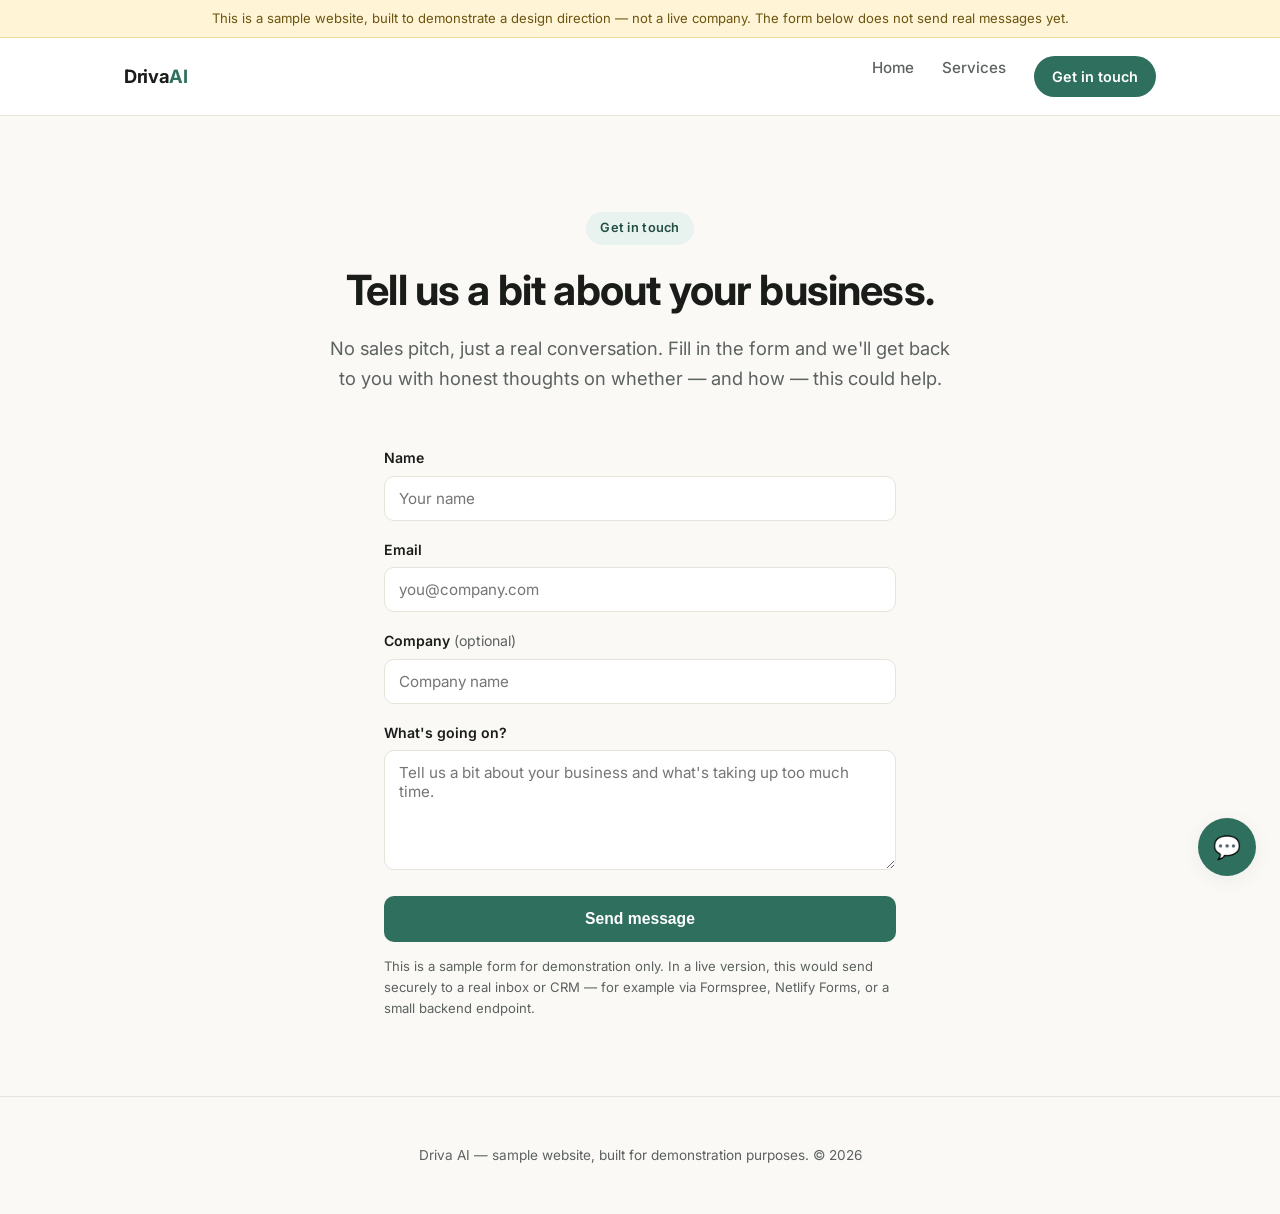
==== website/contact.html @ 816f1e60 "add -- sample website" ====
<!DOCTYPE html>
<html lang="en">
<head>
<meta charset="UTF-8" />
<meta name="viewport" content="width=device-width, initial-scale=1.0" />
<title>Contact — Driva AI</title>
<meta name="description" content="Get in touch with Driva AI — tell us about your business and we'll get back to you." />
<link rel="preconnect" href="https://fonts.googleapis.com">
<link href="https://fonts.googleapis.com/css2?family=Inter:wght@400;500;600;700&display=swap" rel="stylesheet">
<link rel="stylesheet" href="style.css" />
</head>
<body>

<div class="sample-banner">This is a sample website, built to demonstrate a design direction — not a live company. The form below does not send real messages yet.</div>

<header class="site-header">
  <nav class="nav">
    <a href="index.html" class="logo">Driva<span>AI</span></a>
    <div class="nav-links">
      <a href="index.html">Home</a>
      <a href="services.html">Services</a>
      <a href="contact.html" class="nav-cta active">Get in touch</a>
    </div>
  </nav>
</header>

<section class="hero" style="padding-bottom: 20px;">
  <div class="wrap">
    <span class="eyebrow">Get in touch</span>
    <h1 style="font-size: clamp(1.9rem, 4vw, 2.6rem);">Tell us a bit about your business.</h1>
    <p class="lede">No sales pitch, just a real conversation. Fill in the form and we'll get back to you with honest thoughts on whether — and how — this could help.</p>
  </div>
</section>

<section style="padding-top: 0;">
  <div class="wrap contact-wrap">
    <form id="contact-form">
      <div class="form-group">
        <label for="name">Name</label>
        <input type="text" id="name" name="name" required placeholder="Your name" />
      </div>
      <div class="form-group">
        <label for="email">Email</label>
        <input type="email" id="email" name="email" required placeholder="you@company.com" />
      </div>
      <div class="form-group">
        <label for="company">Company <span style="font-weight:400;color:var(--muted);">(optional)</span></label>
        <input type="text" id="company" name="company" placeholder="Company name" />
      </div>
      <div class="form-group">
        <label for="message">What's going on?</label>
        <textarea id="message" name="message" required placeholder="Tell us a bit about your business and what's taking up too much time."></textarea>
      </div>
      <button type="submit" class="btn btn-primary" style="width:100%;">Send message</button>
      <p class="form-note">This is a sample form for demonstration only. In a live version, this would send securely to a real inbox or CRM — for example via Formspree, Netlify Forms, or a small backend endpoint.</p>
      <div class="form-success" id="form-success">Thanks — in the live version, this message would now be on its way. (This is a sample site, so nothing was actually sent.)</div>
    </form>
  </div>
</section>

<footer>
  <p>Driva AI — sample website, built for demonstration purposes. &copy; 2026</p>
</footer>

<button id="chat-toggle" aria-label="Open chat">💬</button>
<div id="chat-panel">
  <div class="chat-header">
    <div>
      Driva AI Assistant
      <small>Usually replies in a few seconds</small>
    </div>
    <button class="chat-close" id="chat-close" aria-label="Close chat">✕</button>
  </div>
  <div class="chat-body" id="chat-body">
    <div class="msg bot">Hi! I'm the Driva AI demo assistant. Ask me about our services, pricing, or how to get in touch.</div>
  </div>
  <div class="chat-quick" id="chat-quick">
    <button class="chip">Services</button>
    <button class="chip">Pricing</button>
    <button class="chip">Contact</button>
  </div>
  <div class="chat-input-row">
    <input id="chat-input" type="text" placeholder="Type a message..." />
    <button class="chat-send" id="chat-send" aria-label="Send">➤</button>
  </div>
</div>

<script src="chatbot.js"></script>
<script>
  document.getElementById('contact-form').addEventListener('submit', function (e) {
    e.preventDefault();
    document.getElementById('form-success').style.display = 'block';
    this.reset();
  });
</script>
</body>
</html>
---- website/style.css ----
/* Driva AI — sample site stylesheet */

:root {
  --bg: #faf9f6;
  --surface: #ffffff;
  --text: #1a1c1a;
  --muted: #5c6260;
  --accent: #2f6f5e;
  --accent-dark: #234f43;
  --accent-light: #e8f2ef;
  --border: #e6e3db;
  --radius: 14px;
  --shadow: 0 4px 20px rgba(20, 30, 25, 0.06);
}

* { box-sizing: border-box; }

html, body {
  margin: 0;
  padding: 0;
}

body {
  font-family: "Inter", -apple-system, BlinkMacSystemFont, "Segoe UI", Roboto, sans-serif;
  background: var(--bg);
  color: var(--text);
  line-height: 1.6;
}

a { color: inherit; text-decoration: none; }

.wrap {
  max-width: 1080px;
  margin: 0 auto;
  padding: 0 24px;
}

/* Header */
header.site-header {
  border-bottom: 1px solid var(--border);
  background: var(--surface);
  position: sticky;
  top: 0;
  z-index: 50;
}

.nav {
  display: flex;
  align-items: center;
  justify-content: space-between;
  padding: 18px 24px;
  max-width: 1080px;
  margin: 0 auto;
}

.logo {
  font-weight: 700;
  font-size: 1.15rem;
  letter-spacing: -0.02em;
}

.logo span {
  color: var(--accent);
}

.nav-links {
  display: flex;
  gap: 28px;
  font-size: 0.95rem;
  font-weight: 500;
}

.nav-links a {
  color: var(--muted);
  transition: color 0.15s ease;
}

.nav-links a:hover,
.nav-links a.active {
  color: var(--text);
}

.nav-cta {
  background: var(--accent);
  color: #fff !important;
  padding: 9px 18px;
  border-radius: 999px;
  font-size: 0.9rem;
  font-weight: 600;
}

.nav-cta:hover { background: var(--accent-dark); }

/* Hero */
.hero {
  padding: 96px 24px 80px;
  text-align: center;
}

.eyebrow {
  display: inline-block;
  background: var(--accent-light);
  color: var(--accent-dark);
  font-size: 0.8rem;
  font-weight: 600;
  padding: 6px 14px;
  border-radius: 999px;
  margin-bottom: 22px;
  letter-spacing: 0.02em;
}

h1 {
  font-size: clamp(2.1rem, 4.5vw, 3.2rem);
  line-height: 1.15;
  letter-spacing: -0.02em;
  margin: 0 0 20px;
}

.hero p.lede {
  font-size: 1.15rem;
  color: var(--muted);
  max-width: 620px;
  margin: 0 auto 34px;
}

.cta-row {
  display: flex;
  gap: 14px;
  justify-content: center;
  flex-wrap: wrap;
}

.btn {
  display: inline-block;
  padding: 13px 26px;
  border-radius: 10px;
  font-weight: 600;
  font-size: 0.98rem;
  border: 1px solid transparent;
  cursor: pointer;
}

.btn-primary {
  background: var(--accent);
  color: #fff;
}
.btn-primary:hover { background: var(--accent-dark); }

.btn-secondary {
  background: var(--surface);
  border-color: var(--border);
  color: var(--text);
}
.btn-secondary:hover { border-color: var(--accent); }

/* Sections */
section { padding: 64px 24px; }
.section-title {
  text-align: center;
  font-size: 1.8rem;
  letter-spacing: -0.01em;
  margin-bottom: 10px;
}
.section-sub {
  text-align: center;
  color: var(--muted);
  max-width: 560px;
  margin: 0 auto 44px;
}

.grid-3 {
  display: grid;
  grid-template-columns: repeat(3, 1fr);
  gap: 22px;
  max-width: 1080px;
  margin: 0 auto;
}

.card {
  background: var(--surface);
  border: 1px solid var(--border);
  border-radius: var(--radius);
  padding: 28px;
}

.card .icon {
  font-size: 1.6rem;
  margin-bottom: 14px;
}

.card h3 {
  margin: 0 0 8px;
  font-size: 1.05rem;
}

.card p {
  color: var(--muted);
  font-size: 0.94rem;
  margin: 0;
}

.strip {
  background: var(--accent-light);
}

.steps {
  display: grid;
  grid-template-columns: repeat(3, 1fr);
  gap: 30px;
  max-width: 900px;
  margin: 0 auto;
}

.step .num {
  width: 34px;
  height: 34px;
  border-radius: 50%;
  background: var(--accent);
  color: #fff;
  display: flex;
  align-items: center;
  justify-content: center;
  font-weight: 700;
  font-size: 0.9rem;
  margin-bottom: 14px;
}

.step h4 { margin: 0 0 6px; font-size: 1rem; }
.step p { color: var(--muted); font-size: 0.92rem; margin: 0; }

.cta-band {
  text-align: center;
  background: var(--accent-dark);
  color: #fff;
  border-radius: var(--radius);
  padding: 52px 32px;
  max-width: 1080px;
  margin: 0 auto;
}

.cta-band h2 { margin: 0 0 10px; font-size: 1.6rem; }
.cta-band p { color: #d7e6e1; margin: 0 0 26px; }

.cta-band .btn-primary {
  background: #fff;
  color: var(--accent-dark);
}
.cta-band .btn-primary:hover { background: #f0f0ee; }

/* Services page */
.services-list {
  display: grid;
  grid-template-columns: repeat(2, 1fr);
  gap: 20px;
  max-width: 900px;
  margin: 0 auto;
}

.service-card {
  background: var(--surface);
  border: 1px solid var(--border);
  border-radius: var(--radius);
  padding: 26px;
}

.service-card .tag {
  display: inline-block;
  font-size: 0.72rem;
  font-weight: 700;
  color: var(--accent-dark);
  background: var(--accent-light);
  padding: 3px 10px;
  border-radius: 999px;
  margin-bottom: 12px;
  letter-spacing: 0.03em;
  text-transform: uppercase;
}

.service-card h3 { margin: 0 0 8px; font-size: 1.1rem; }
.service-card p { color: var(--muted); font-size: 0.93rem; margin: 0 0 14px; }
.service-card ul { margin: 0; padding-left: 18px; color: var(--muted); font-size: 0.9rem; }
.service-card li { margin-bottom: 4px; }

/* Contact page */
.contact-wrap {
  max-width: 560px;
  margin: 0 auto;
}

.form-group { margin-bottom: 18px; }
label { display: block; font-size: 0.88rem; font-weight: 600; margin-bottom: 6px; }

input, textarea {
  width: 100%;
  padding: 12px 14px;
  border: 1px solid var(--border);
  border-radius: 10px;
  font-family: inherit;
  font-size: 0.95rem;
  background: var(--surface);
}

input:focus, textarea:focus {
  outline: none;
  border-color: var(--accent);
}

textarea { min-height: 120px; resize: vertical; }

.form-note {
  font-size: 0.82rem;
  color: var(--muted);
  margin-top: 14px;
}

.form-success {
  display: none;
  background: var(--accent-light);
  border: 1px solid var(--accent);
  color: var(--accent-dark);
  padding: 16px 18px;
  border-radius: 10px;
  margin-top: 18px;
  font-size: 0.92rem;
}

/* Footer */
footer {
  border-top: 1px solid var(--border);
  padding: 34px 24px;
  text-align: center;
  color: var(--muted);
  font-size: 0.85rem;
}

.sample-banner {
  background: #fff4d6;
  color: #6b5410;
  text-align: center;
  font-size: 0.82rem;
  padding: 8px 16px;
  border-bottom: 1px solid #eddca0;
}

/* Chatbot widget */
#chat-toggle {
  position: fixed;
  bottom: 24px;
  right: 24px;
  width: 58px;
  height: 58px;
  border-radius: 50%;
  background: var(--accent);
  color: #fff;
  border: none;
  font-size: 1.4rem;
  cursor: pointer;
  box-shadow: var(--shadow);
  z-index: 100;
}
#chat-toggle:hover { background: var(--accent-dark); }

#chat-panel {
  position: fixed;
  bottom: 92px;
  right: 24px;
  width: 320px;
  max-width: calc(100vw - 40px);
  height: 420px;
  background: var(--surface);
  border-radius: var(--radius);
  box-shadow: var(--shadow);
  border: 1px solid var(--border);
  display: none;
  flex-direction: column;
  overflow: hidden;
  z-index: 100;
}

#chat-panel.open { display: flex; }

.chat-header {
  background: var(--accent);
  color: #fff;
  padding: 14px 16px;
  font-weight: 600;
  font-size: 0.95rem;
  display: flex;
  justify-content: space-between;
  align-items: center;
}

.chat-header small {
  display: block;
  font-weight: 400;
  font-size: 0.75rem;
  color: #d7e6e1;
  margin-top: 2px;
}

.chat-close {
  background: none;
  border: none;
  color: #fff;
  font-size: 1.1rem;
  cursor: pointer;
  line-height: 1;
}

.chat-body {
  flex: 1;
  padding: 14px;
  overflow-y: auto;
  font-size: 0.88rem;
  display: flex;
  flex-direction: column;
  gap: 10px;
}

.msg {
  max-width: 85%;
  padding: 9px 12px;
  border-radius: 12px;
  line-height: 1.4;
}

.msg.bot {
  background: var(--accent-light);
  color: var(--accent-dark);
  align-self: flex-start;
  border-bottom-left-radius: 4px;
}

.msg.user {
  background: var(--accent);
  color: #fff;
  align-self: flex-end;
  border-bottom-right-radius: 4px;
}

.chat-quick {
  display: flex;
  flex-wrap: wrap;
  gap: 6px;
  padding: 0 14px 10px;
}

.chip {
  font-size: 0.76rem;
  background: var(--accent-light);
  color: var(--accent-dark);
  border: none;
  padding: 6px 10px;
  border-radius: 999px;
  cursor: pointer;
}
.chip:hover { background: #d9ece5; }

.chat-input-row {
  display: flex;
  border-top: 1px solid var(--border);
  padding: 10px;
  gap: 8px;
}

.chat-input-row input {
  flex: 1;
  border-radius: 999px;
  padding: 9px 14px;
}

.chat-send {
  background: var(--accent);
  color: #fff;
  border: none;
  border-radius: 999px;
  width: 38px;
  height: 38px;
  cursor: pointer;
  font-size: 1rem;
}
.chat-send:hover { background: var(--accent-dark); }

/* Responsive */
@media (max-width: 720px) {
  .grid-3, .steps, .services-list { grid-template-columns: 1fr; }
  .nav-links { display: none; }
}
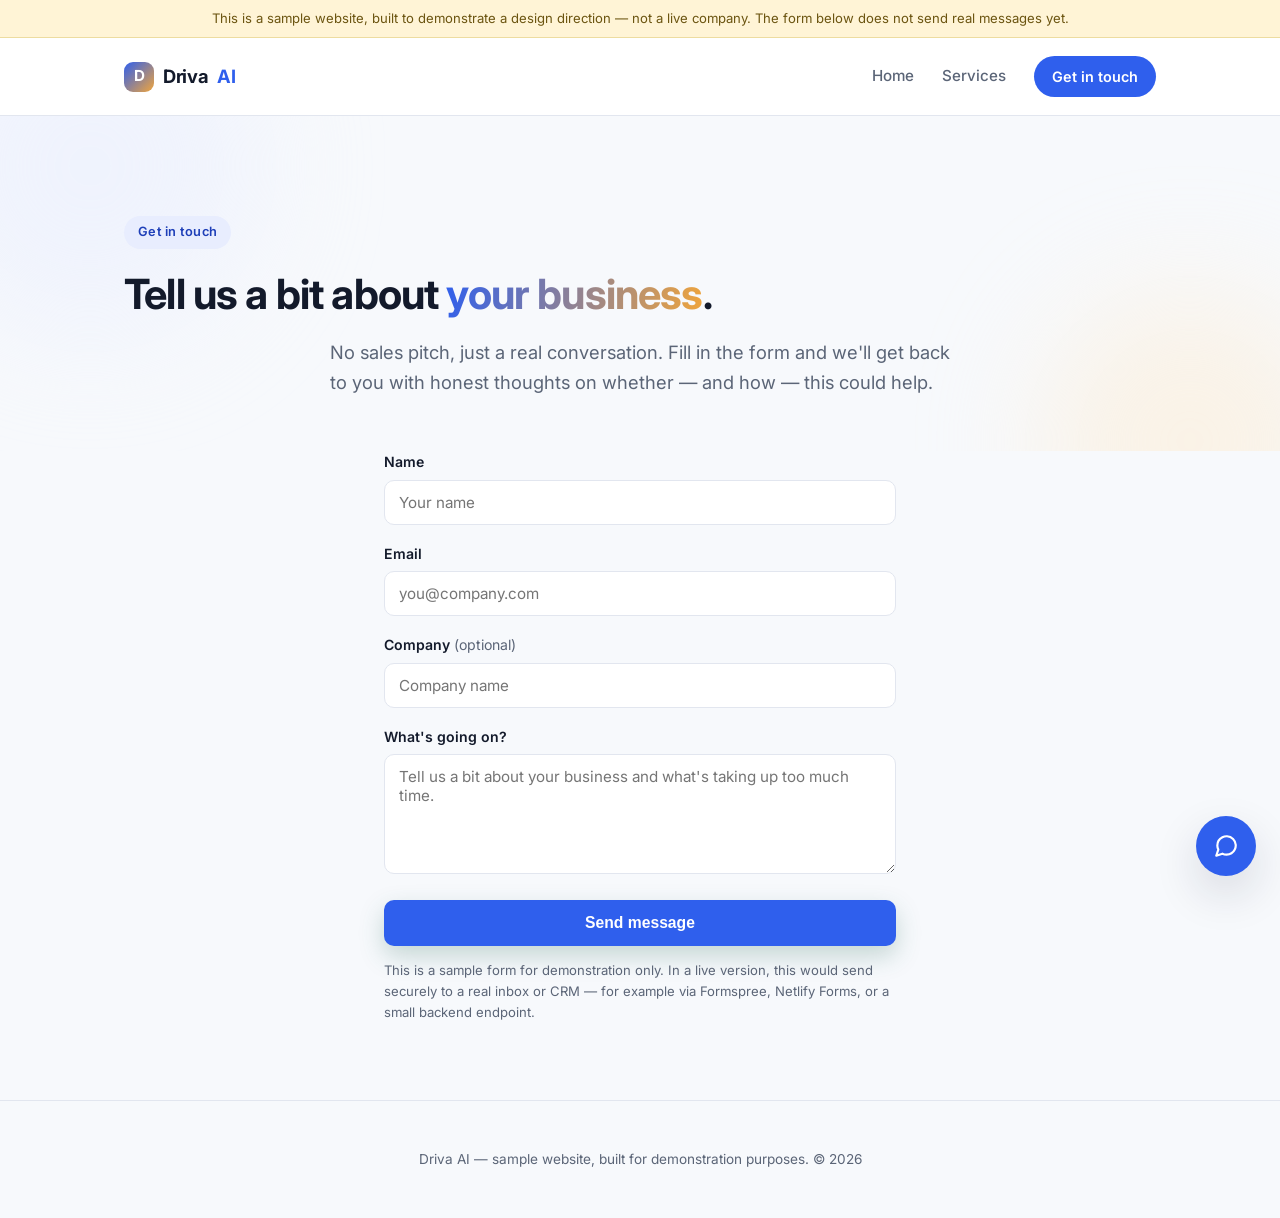
==== commit 2d241b20: "update -- website" ====
--- a/website/contact.html
+++ b/website/contact.html
@@ -5,6 +5,7 @@
 <meta name="viewport" content="width=device-width, initial-scale=1.0" />
 <title>Contact — Driva AI</title>
 <meta name="description" content="Get in touch with Driva AI — tell us about your business and we'll get back to you." />
+<link rel="icon" href="data:image/svg+xml,<svg xmlns=%22http://www.w3.org/2000/svg%22 viewBox=%220 0 32 32%22><rect width=%2232%22 height=%2232%22 rx=%228%22 fill=%22%232f6f5e%22/><text x=%2216%22 y=%2222%22 font-size=%2216%22 text-anchor=%22middle%22 fill=%22white%22 font-family=%22Arial%22>D</text></svg>" />
 <link rel="preconnect" href="https://fonts.googleapis.com">
 <link href="https://fonts.googleapis.com/css2?family=Inter:wght@400;500;600;700&display=swap" rel="stylesheet">
 <link rel="stylesheet" href="style.css" />
@@ -15,8 +16,11 @@
 
 <header class="site-header">
   <nav class="nav">
-    <a href="index.html" class="logo">Driva<span>AI</span></a>
-    <div class="nav-links">
+    <a href="index.html" class="logo"><span class="mark">D</span>Driva<span>AI</span></a>
+    <button class="nav-toggle" id="nav-toggle" aria-label="Toggle menu">
+      <svg viewBox="0 0 24 24" fill="none" stroke="currentColor" stroke-width="2" stroke-linecap="round"><line x1="4" y1="7" x2="20" y2="7"/><line x1="4" y1="12" x2="20" y2="12"/><line x1="4" y1="17" x2="20" y2="17"/></svg>
+    </button>
+    <div class="nav-links" id="nav-links">
       <a href="index.html">Home</a>
       <a href="services.html">Services</a>
       <a href="contact.html" class="nav-cta active">Get in touch</a>
@@ -25,15 +29,17 @@
 </header>
 
 <section class="hero" style="padding-bottom: 20px;">
+  <div class="hero-blob one"></div>
+  <div class="hero-blob two"></div>
   <div class="wrap">
     <span class="eyebrow">Get in touch</span>
-    <h1 style="font-size: clamp(1.9rem, 4vw, 2.6rem);">Tell us a bit about your business.</h1>
+    <h1 style="font-size: clamp(1.9rem, 4vw, 2.6rem);">Tell us a bit about <span class="accent-word">your business</span>.</h1>
     <p class="lede">No sales pitch, just a real conversation. Fill in the form and we'll get back to you with honest thoughts on whether — and how — this could help.</p>
   </div>
 </section>
 
 <section style="padding-top: 0;">
-  <div class="wrap contact-wrap">
+  <div class="wrap contact-wrap reveal">
     <form id="contact-form">
       <div class="form-group">
         <label for="name">Name</label>
@@ -62,14 +68,18 @@
   <p>Driva AI — sample website, built for demonstration purposes. &copy; 2026</p>
 </footer>
 
-<button id="chat-toggle" aria-label="Open chat">💬</button>
+<button id="chat-toggle" aria-label="Open chat">
+  <svg viewBox="0 0 24 24" fill="none" stroke="currentColor" stroke-width="2" stroke-linecap="round" stroke-linejoin="round"><path d="M21 11.5a8.38 8.38 0 0 1-.9 3.8 8.5 8.5 0 0 1-7.6 4.7 8.38 8.38 0 0 1-3.8-.9L3 21l1.9-5.7a8.38 8.38 0 0 1-.9-3.8 8.5 8.5 0 0 1 4.7-7.6 8.38 8.38 0 0 1 3.8-.9h.5a8.48 8.48 0 0 1 8 8v.5z"/></svg>
+</button>
 <div id="chat-panel">
   <div class="chat-header">
     <div>
       Driva AI Assistant
       <small>Usually replies in a few seconds</small>
     </div>
-    <button class="chat-close" id="chat-close" aria-label="Close chat">✕</button>
+    <button class="chat-close" id="chat-close" aria-label="Close chat">
+      <svg viewBox="0 0 24 24" fill="none" stroke="currentColor" stroke-width="2.2" stroke-linecap="round"><line x1="5" y1="5" x2="19" y2="19"/><line x1="19" y1="5" x2="5" y2="19"/></svg>
+    </button>
   </div>
   <div class="chat-body" id="chat-body">
     <div class="msg bot">Hi! I'm the Driva AI demo assistant. Ask me about our services, pricing, or how to get in touch.</div>
@@ -81,10 +91,13 @@
   </div>
   <div class="chat-input-row">
     <input id="chat-input" type="text" placeholder="Type a message..." />
-    <button class="chat-send" id="chat-send" aria-label="Send">➤</button>
+    <button class="chat-send" id="chat-send" aria-label="Send">
+      <svg viewBox="0 0 24 24" fill="currentColor" stroke="none"><path d="M3 11l18-8-8 18-2-8-8-2z"/></svg>
+    </button>
   </div>
 </div>
 
+<script src="nav.js"></script>
 <script src="chatbot.js"></script>
 <script>
   document.getElementById('contact-form').addEventListener('submit', function (e) {
--- a/website/style.css
+++ b/website/style.css
@@ -1,16 +1,20 @@
 /* Driva AI — sample site stylesheet */
 
 :root {
-  --bg: #faf9f6;
+  --bg: #f7f9fc;
   --surface: #ffffff;
-  --text: #1a1c1a;
-  --muted: #5c6260;
-  --accent: #2f6f5e;
-  --accent-dark: #234f43;
-  --accent-light: #e8f2ef;
-  --border: #e6e3db;
+  --text: #131a2b;
+  --muted: #5b6577;
+  --accent: #2f5fed;
+  --accent-dark: #1e3fb8;
+  --accent-light: #e8edfe;
+  --accent-2: #f0a53c;
+  --accent-2-light: #fdecd2;
+  --border: #e2e6ef;
   --radius: 14px;
-  --shadow: 0 4px 20px rgba(20, 30, 25, 0.06);
+  --radius-lg: 22px;
+  --shadow: 0 4px 20px rgba(20, 30, 60, 0.07);
+  --shadow-lg: 0 18px 46px rgba(20, 30, 60, 0.14);
 }
 
 * { box-sizing: border-box; }
@@ -54,17 +58,34 @@
 }
 
 .logo {
+  display: flex;
+  align-items: center;
+  gap: 9px;
   font-weight: 700;
   font-size: 1.15rem;
   letter-spacing: -0.02em;
 }
 
+.logo .mark {
+  width: 30px;
+  height: 30px;
+  border-radius: 9px;
+  background: linear-gradient(135deg, var(--accent), var(--accent-2));
+  display: flex;
+  align-items: center;
+  justify-content: center;
+  color: #fff;
+  font-size: 0.95rem;
+  font-weight: 700;
+}
+
 .logo span {
   color: var(--accent);
 }
 
 .nav-links {
   display: flex;
+  align-items: center;
   gap: 28px;
   font-size: 0.95rem;
   font-weight: 500;
@@ -87,15 +108,207 @@
   border-radius: 999px;
   font-size: 0.9rem;
   font-weight: 600;
-}
-
-.nav-cta:hover { background: var(--accent-dark); }
+  transition: transform 0.15s ease, background 0.15s ease;
+}
+
+.nav-cta:hover { background: var(--accent-dark); transform: translateY(-1px); }
+
+.nav-toggle {
+  display: none;
+  align-items: center;
+  justify-content: center;
+  background: none;
+  border: 1px solid var(--border);
+  border-radius: 8px;
+  width: 40px;
+  height: 40px;
+  cursor: pointer;
+  color: var(--text);
+}
+.nav-toggle svg { width: 20px; height: 20px; }
 
 /* Hero */
 .hero {
-  padding: 96px 24px 80px;
-  text-align: center;
-}
+  position: relative;
+  padding: 100px 24px 80px;
+  overflow: hidden;
+}
+
+.hero-grid {
+  position: relative;
+  z-index: 1;
+  display: grid;
+  grid-template-columns: 1.1fr 0.9fr;
+  gap: 50px;
+  align-items: center;
+  max-width: 1080px;
+  margin: 0 auto;
+  padding: 0 24px;
+  text-align: left;
+}
+
+.hero-grid .hero-copy { text-align: left; }
+.hero-grid .cta-row { justify-content: flex-start; }
+.hero-grid .lede { margin-left: 0; }
+
+/* Hero illustration: a mock chat/booking card, built graphically, no stock imagery */
+.hero-visual {
+  position: relative;
+  display: flex;
+  align-items: center;
+  justify-content: center;
+  min-height: 340px;
+}
+
+.hero-card {
+  position: relative;
+  width: 300px;
+  background: var(--surface);
+  border-radius: var(--radius-lg);
+  box-shadow: var(--shadow-lg);
+  border: 1px solid var(--border);
+  padding: 0 0 18px;
+  transform: rotate(-3deg);
+  z-index: 2;
+}
+
+.hero-card .hc-header {
+  display: flex;
+  align-items: center;
+  gap: 10px;
+  background: linear-gradient(120deg, var(--accent), var(--accent-dark));
+  color: #fff;
+  padding: 14px 16px;
+  border-radius: var(--radius-lg) var(--radius-lg) 0 0;
+}
+
+.hero-card .hc-header .dot {
+  width: 9px;
+  height: 9px;
+  border-radius: 50%;
+  background: #7ee6c6;
+  box-shadow: 0 0 0 3px rgba(126, 230, 198, 0.25);
+}
+
+.hero-card .hc-header span { font-size: 0.85rem; font-weight: 600; }
+
+.hero-card .hc-body {
+  padding: 16px;
+  display: flex;
+  flex-direction: column;
+  gap: 10px;
+}
+
+.hero-card .bubble {
+  max-width: 82%;
+  padding: 9px 12px;
+  border-radius: 12px;
+  font-size: 0.82rem;
+  line-height: 1.4;
+}
+
+.hero-card .bubble.in {
+  background: var(--accent-light);
+  color: var(--accent-dark);
+  align-self: flex-start;
+  border-bottom-left-radius: 4px;
+}
+
+.hero-card .bubble.out {
+  background: var(--accent);
+  color: #fff;
+  align-self: flex-end;
+  border-bottom-right-radius: 4px;
+}
+
+.hero-card .hc-status {
+  margin: 4px 16px 0;
+  display: flex;
+  align-items: center;
+  gap: 8px;
+  background: var(--accent-2-light);
+  color: #8a5a1c;
+  font-size: 0.78rem;
+  font-weight: 600;
+  padding: 8px 12px;
+  border-radius: 10px;
+}
+.hero-card .hc-status svg { width: 16px; height: 16px; flex-shrink: 0; }
+
+.hero-badge {
+  position: absolute;
+  background: var(--surface);
+  border: 1px solid var(--border);
+  box-shadow: var(--shadow);
+  border-radius: 14px;
+  display: flex;
+  align-items: center;
+  justify-content: center;
+  color: var(--accent-dark);
+  z-index: 3;
+}
+
+.hero-badge.calendar {
+  width: 64px;
+  height: 64px;
+  top: -10px;
+  right: 4px;
+  transform: rotate(6deg);
+}
+.hero-badge.calendar svg { width: 30px; height: 30px; }
+
+.hero-badge.check {
+  width: 52px;
+  height: 52px;
+  bottom: 26px;
+  left: -22px;
+  background: var(--accent);
+  color: #fff;
+  transform: rotate(-8deg);
+}
+.hero-badge.check svg { width: 26px; height: 26px; }
+
+.hero-blob {
+  position: absolute;
+  border-radius: 50%;
+  filter: blur(60px);
+  opacity: 0.5;
+  z-index: 0;
+}
+
+/* Hub diagram: central assistant icon with connected feature nodes */
+.hub-image-wrap {
+  max-width: 720px;
+  margin: 0 auto;
+  border-radius: var(--radius-lg);
+  overflow: hidden;
+  box-shadow: var(--shadow-lg);
+  border: 1px solid var(--border);
+}
+
+.hub-image-wrap img {
+  display: block;
+  width: 100%;
+  height: auto;
+}
+
+.hero-blob.one {
+  width: 340px;
+  height: 340px;
+  background: var(--accent-light);
+  top: -120px;
+  left: -80px;
+}
+
+.hero-blob.two {
+  width: 300px;
+  height: 300px;
+  background: var(--accent-2-light);
+  bottom: -140px;
+  right: -60px;
+}
+
+.hero > .wrap { position: relative; z-index: 1; }
 
 .eyebrow {
   display: inline-block;
@@ -110,10 +323,17 @@
 }
 
 h1 {
-  font-size: clamp(2.1rem, 4.5vw, 3.2rem);
+  font-size: clamp(2.1rem, 4.5vw, 3.4rem);
   line-height: 1.15;
   letter-spacing: -0.02em;
   margin: 0 0 20px;
+}
+
+h1 .accent-word {
+  background: linear-gradient(100deg, var(--accent), var(--accent-2));
+  -webkit-background-clip: text;
+  background-clip: text;
+  color: transparent;
 }
 
 .hero p.lede {
@@ -138,20 +358,22 @@
   font-size: 0.98rem;
   border: 1px solid transparent;
   cursor: pointer;
+  transition: transform 0.15s ease, background 0.15s ease, box-shadow 0.15s ease;
 }
 
 .btn-primary {
   background: var(--accent);
   color: #fff;
-}
-.btn-primary:hover { background: var(--accent-dark); }
+  box-shadow: 0 10px 24px rgba(47, 111, 94, 0.25);
+}
+.btn-primary:hover { background: var(--accent-dark); transform: translateY(-2px); }
 
 .btn-secondary {
   background: var(--surface);
   border-color: var(--border);
   color: var(--text);
 }
-.btn-secondary:hover { border-color: var(--accent); }
+.btn-secondary:hover { border-color: var(--accent); transform: translateY(-2px); }
 
 /* Sections */
 section { padding: 64px 24px; }
@@ -181,12 +403,27 @@
   border: 1px solid var(--border);
   border-radius: var(--radius);
   padding: 28px;
+  transition: transform 0.2s ease, box-shadow 0.2s ease, border-color 0.2s ease;
+}
+
+.card:hover {
+  transform: translateY(-4px);
+  box-shadow: var(--shadow-lg);
+  border-color: transparent;
 }
 
 .card .icon {
-  font-size: 1.6rem;
-  margin-bottom: 14px;
-}
+  width: 56px;
+  height: 56px;
+  border-radius: 14px;
+  background: var(--accent-light);
+  color: var(--accent-dark);
+  display: flex;
+  align-items: center;
+  justify-content: center;
+  margin-bottom: 18px;
+}
+.card .icon svg { width: 28px; height: 28px; }
 
 .card h3 {
   margin: 0 0 8px;
@@ -197,6 +434,113 @@
   color: var(--muted);
   font-size: 0.94rem;
   margin: 0;
+}
+
+
+/* Scroll reveal */
+.reveal {
+  opacity: 0;
+  transform: translateY(18px);
+  transition: opacity 0.6s ease, transform 0.6s ease;
+}
+.reveal.visible {
+  opacity: 1;
+  transform: translateY(0);
+}
+
+/* Stats strip */
+.stats {
+  display: grid;
+  grid-template-columns: repeat(3, 1fr);
+  gap: 20px;
+  max-width: 800px;
+  margin: 0 auto;
+  text-align: center;
+}
+.stat .num {
+  font-size: 2.1rem;
+  font-weight: 700;
+  color: var(--accent-dark);
+  letter-spacing: -0.02em;
+}
+.stat .label {
+  color: var(--muted);
+  font-size: 0.88rem;
+  margin-top: 4px;
+}
+
+/* Testimonials */
+.testimonial-card {
+  background: var(--surface);
+  border: 1px solid var(--border);
+  border-radius: var(--radius-lg);
+  padding: 30px;
+  transition: transform 0.2s ease, box-shadow 0.2s ease;
+}
+.testimonial-card:hover { transform: translateY(-3px); box-shadow: var(--shadow-lg); }
+.testimonial-card .stars { color: var(--accent-2); margin-bottom: 12px; letter-spacing: 2px; }
+.testimonial-card p.quote {
+  font-size: 0.98rem;
+  color: var(--text);
+  margin: 0 0 18px;
+  line-height: 1.55;
+}
+.testimonial-card .person {
+  display: flex;
+  align-items: center;
+  gap: 10px;
+}
+.testimonial-card .avatar {
+  width: 42px;
+  height: 42px;
+  border-radius: 50%;
+  background: linear-gradient(135deg, var(--accent), var(--accent-2));
+  color: #fff;
+  display: flex;
+  align-items: center;
+  justify-content: center;
+  font-weight: 700;
+  font-size: 0.85rem;
+  flex-shrink: 0;
+}
+.testimonial-card .who { font-size: 0.85rem; }
+.testimonial-card .who .role { color: var(--muted); font-weight: 400; }
+.testimonial-note {
+  text-align: center;
+  color: var(--muted);
+  font-size: 0.78rem;
+  margin-top: 30px;
+}
+
+/* FAQ */
+.faq-list { max-width: 720px; margin: 0 auto; }
+.faq-item {
+  border-bottom: 1px solid var(--border);
+}
+.faq-item summary {
+  cursor: pointer;
+  padding: 18px 4px;
+  font-weight: 600;
+  font-size: 0.98rem;
+  list-style: none;
+  display: flex;
+  justify-content: space-between;
+  align-items: center;
+}
+.faq-item summary::-webkit-details-marker { display: none; }
+.faq-item summary::after {
+  content: "+";
+  font-size: 1.3rem;
+  color: var(--accent);
+  font-weight: 400;
+  margin-left: 12px;
+}
+.faq-item[open] summary::after { content: "\2212"; }
+.faq-item p {
+  color: var(--muted);
+  font-size: 0.92rem;
+  margin: 0 4px 18px;
+  line-height: 1.6;
 }
 
 .strip {
@@ -261,7 +605,26 @@
   border: 1px solid var(--border);
   border-radius: var(--radius);
   padding: 26px;
-}
+  transition: transform 0.2s ease, box-shadow 0.2s ease;
+}
+
+.service-card:hover {
+  transform: translateY(-4px);
+  box-shadow: var(--shadow-lg);
+}
+
+.service-card .icon {
+  width: 50px;
+  height: 50px;
+  border-radius: 13px;
+  background: var(--accent-light);
+  color: var(--accent-dark);
+  display: flex;
+  align-items: center;
+  justify-content: center;
+  margin-bottom: 14px;
+}
+.service-card .icon svg { width: 26px; height: 26px; }
 
 .service-card .tag {
   display: inline-block;
@@ -347,18 +710,21 @@
   position: fixed;
   bottom: 24px;
   right: 24px;
-  width: 58px;
-  height: 58px;
+  width: 60px;
+  height: 60px;
   border-radius: 50%;
   background: var(--accent);
   color: #fff;
   border: none;
-  font-size: 1.4rem;
   cursor: pointer;
-  box-shadow: var(--shadow);
+  box-shadow: var(--shadow-lg);
   z-index: 100;
-}
-#chat-toggle:hover { background: var(--accent-dark); }
+  display: flex;
+  align-items: center;
+  justify-content: center;
+}
+#chat-toggle svg { width: 26px; height: 26px; }
+#chat-toggle:hover { background: var(--accent-dark); transform: scale(1.05); }
 
 #chat-panel {
   position: fixed;
@@ -402,10 +768,12 @@
   background: none;
   border: none;
   color: #fff;
-  font-size: 1.1rem;
   cursor: pointer;
   line-height: 1;
-}
+  display: flex;
+  align-items: center;
+}
+.chat-close svg { width: 18px; height: 18px; }
 
 .chat-body {
   flex: 1;
@@ -477,12 +845,42 @@
   width: 38px;
   height: 38px;
   cursor: pointer;
-  font-size: 1rem;
-}
+  display: flex;
+  align-items: center;
+  justify-content: center;
+}
+.chat-send svg { width: 16px; height: 16px; }
 .chat-send:hover { background: var(--accent-dark); }
 
 /* Responsive */
+@media (max-width: 860px) {
+  .hero-grid { grid-template-columns: 1fr; text-align: center; }
+  .hero-grid .hero-copy { text-align: center; }
+  .hero-grid .cta-row { justify-content: center; }
+  .hero-grid .lede { margin-left: auto; margin-right: auto; }
+  .hero-visual { margin-top: 20px; }
+}
+
 @media (max-width: 720px) {
-  .grid-3, .steps, .services-list { grid-template-columns: 1fr; }
-  .nav-links { display: none; }
-}
+  .grid-3, .steps, .services-list, .stats { grid-template-columns: 1fr; }
+
+  .nav-toggle { display: block; }
+
+  .nav-links {
+    position: absolute;
+    top: 100%;
+    left: 0;
+    right: 0;
+    background: var(--surface);
+    border-bottom: 1px solid var(--border);
+    flex-direction: column;
+    align-items: flex-start;
+    gap: 4px;
+    padding: 10px 24px 18px;
+    display: none;
+  }
+
+  .nav-links.open { display: flex; }
+  .nav-links a { padding: 10px 0; width: 100%; }
+  .nav-links .nav-cta { width: 100%; text-align: center; margin-top: 6px; }
+}
